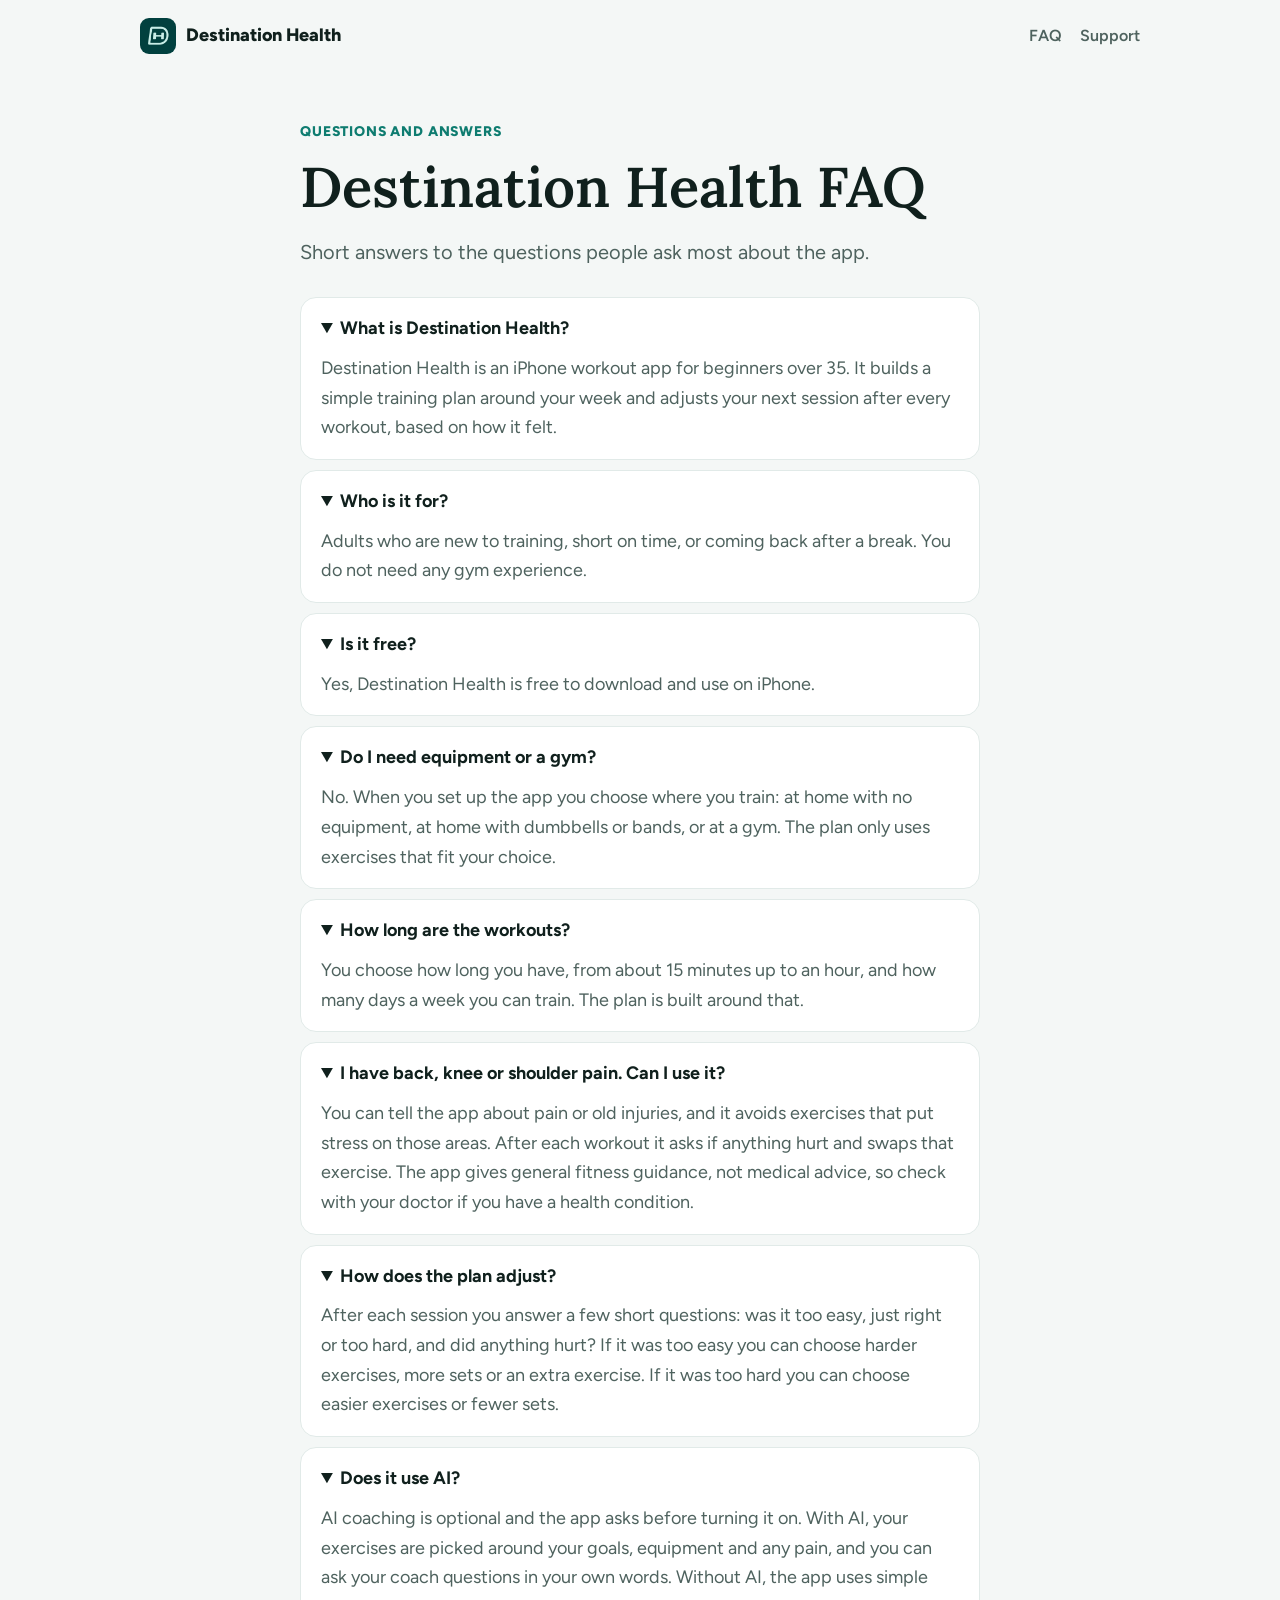
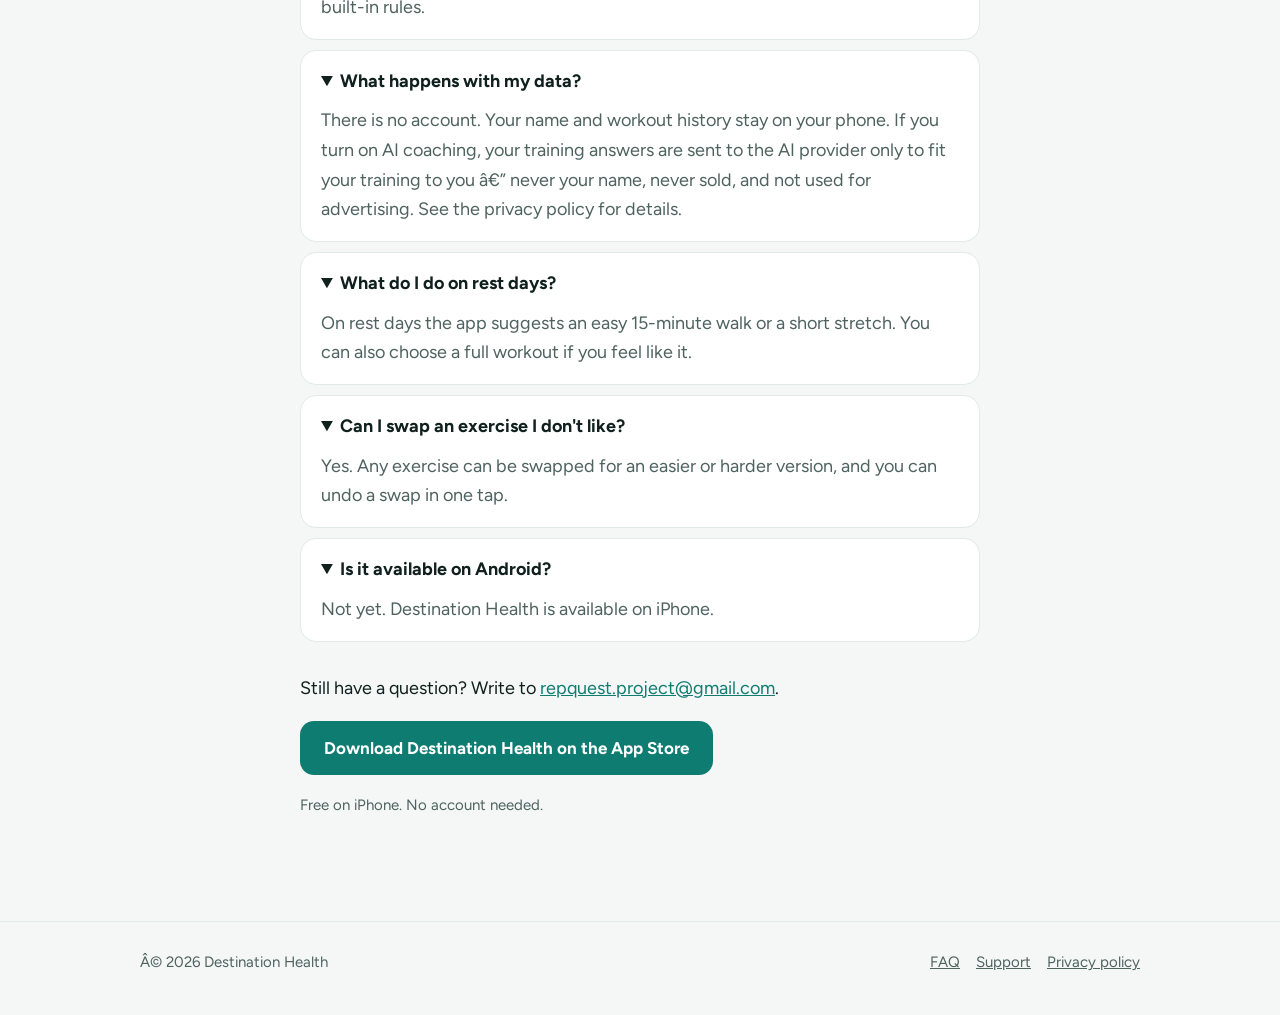
==== faq/index.html @ 44a3a316 "Add files via upload" ====
<!doctype html>
<html lang="en">
<head>
<meta charset="utf-8">
<meta name="viewport" content="width=device-width, initial-scale=1">
<title>Destination Health FAQ â€” workout app for beginners</title>
<meta name="description" content="Answers about Destination Health, the free iPhone workout app for beginners over 35: equipment, workout length, pain and injuries, AI coaching and privacy.">
<link rel="canonical" href="https://fitnessapp401.github.io/faq/">
<meta property="og:type" content="article">
<meta property="og:title" content="Destination Health FAQ â€” workout app for beginners">
<meta property="og:description" content="Answers about Destination Health, the free iPhone workout app for beginners over 35: equipment, workout length, pain and injuries, AI coaching and privacy.">
<meta property="og:url" content="https://fitnessapp401.github.io/faq/">
<meta property="og:image" content="https://fitnessapp401.github.io/images/social.jpg">
<meta name="apple-itunes-app" content="app-id=6787789876">
<link rel="icon" href="/images/favicon.png">
<link rel="apple-touch-icon" href="/images/apple-touch-icon.png">
<link rel="preconnect" href="https://fonts.googleapis.com">
<link rel="stylesheet" href="https://fonts.googleapis.com/css2?family=Figtree:wght@400;500;600;700;800&family=Lora:wght@600&display=swap">
<link rel="stylesheet" href="/styles.css">
<script type="application/ld+json">
{
  "@context": "https://schema.org",
  "@type": "FAQPage",
  "mainEntity": [
    {
      "@type": "Question",
      "name": "What is Destination Health?",
      "acceptedAnswer": {
        "@type": "Answer",
        "text": "Destination Health is an iPhone workout app for beginners over 35. It builds a simple training plan around your week and adjusts your next session after every workout, based on how it felt."
      }
    },
    {
      "@type": "Question",
      "name": "Who is it for?",
      "acceptedAnswer": {
        "@type": "Answer",
        "text": "Adults who are new to training, short on time, or coming back after a break. You do not need any gym experience."
      }
    },
    {
      "@type": "Question",
      "name": "Is it free?",
      "acceptedAnswer": {
        "@type": "Answer",
        "text": "Yes, Destination Health is free to download and use on iPhone."
      }
    },
    {
      "@type": "Question",
      "name": "Do I need equipment or a gym?",
      "acceptedAnswer": {
        "@type": "Answer",
        "text": "No. When you set up the app you choose where you train: at home with no equipment, at home with dumbbells or bands, or at a gym. The plan only uses exercises that fit your choice."
      }
    },
    {
      "@type": "Question",
      "name": "How long are the workouts?",
      "acceptedAnswer": {
        "@type": "Answer",
        "text": "You choose how long you have, from about 15 minutes up to an hour, and how many days a week you can train. The plan is built around that."
      }
    },
    {
      "@type": "Question",
      "name": "I have back, knee or shoulder pain. Can I use it?",
      "acceptedAnswer": {
        "@type": "Answer",
        "text": "You can tell the app about pain or old injuries, and it avoids exercises that put stress on those areas. After each workout it asks if anything hurt and swaps that exercise. The app gives general fitness guidance, not medical advice, so check with your doctor if you have a health condition."
      }
    },
    {
      "@type": "Question",
      "name": "How does the plan adjust?",
      "acceptedAnswer": {
        "@type": "Answer",
        "text": "After each session you answer a few short questions: was it too easy, just right or too hard, and did anything hurt? If it was too easy you can choose harder exercises, more sets or an extra exercise. If it was too hard you can choose easier exercises or fewer sets."
      }
    },
    {
      "@type": "Question",
      "name": "Does it use AI?",
      "acceptedAnswer": {
        "@type": "Answer",
        "text": "AI coaching is optional and the app asks before turning it on. With AI, your exercises are picked around your goals, equipment and any pain, and you can ask your coach questions in your own words. Without AI, the app uses simple built-in rules."
      }
    },
    {
      "@type": "Question",
      "name": "What happens with my data?",
      "acceptedAnswer": {
        "@type": "Answer",
        "text": "There is no account. Your name and workout history stay on your phone. If you turn on AI coaching, your training answers are sent to the AI provider only to fit your training to you â€” never your name, never sold, and not used for advertising. See the privacy policy for details."
      }
    },
    {
      "@type": "Question",
      "name": "What do I do on rest days?",
      "acceptedAnswer": {
        "@type": "Answer",
        "text": "On rest days the app suggests an easy 15-minute walk or a short stretch. You can also choose a full workout if you feel like it."
      }
    },
    {
      "@type": "Question",
      "name": "Can I swap an exercise I don't like?",
      "acceptedAnswer": {
        "@type": "Answer",
        "text": "Yes. Any exercise can be swapped for an easier or harder version, and you can undo a swap in one tap."
      }
    },
    {
      "@type": "Question",
      "name": "Is it available on Android?",
      "acceptedAnswer": {
        "@type": "Answer",
        "text": "Not yet. Destination Health is available on iPhone."
      }
    }
  ]
}
</script>
</head>
<body>
<header class="top">
  <div class="wrap">
    <a class="brand" href="/"><img src="/images/icon-512.png" alt="" width="36" height="36">Destination Health</a>
    <nav class="nav" aria-label="Main">
      <a href="/faq/">FAQ</a>
      <a href="/support/">Support</a>
    </nav>
  </div>
</header>
<main>
<section><div class="narrow">
  <p class="eyebrow">Questions and answers</p>
  <h1>Destination Health FAQ</h1>
  <p class="lead">Short answers to the questions people ask most about the app.</p>
  <details open><summary>What is Destination Health?</summary><p>Destination Health is an iPhone workout app for beginners over 35. It builds a simple training plan around your week and adjusts your next session after every workout, based on how it felt.</p></details>
  <details open><summary>Who is it for?</summary><p>Adults who are new to training, short on time, or coming back after a break. You do not need any gym experience.</p></details>
  <details open><summary>Is it free?</summary><p>Yes, Destination Health is free to download and use on iPhone.</p></details>
  <details open><summary>Do I need equipment or a gym?</summary><p>No. When you set up the app you choose where you train: at home with no equipment, at home with dumbbells or bands, or at a gym. The plan only uses exercises that fit your choice.</p></details>
  <details open><summary>How long are the workouts?</summary><p>You choose how long you have, from about 15 minutes up to an hour, and how many days a week you can train. The plan is built around that.</p></details>
  <details open><summary>I have back, knee or shoulder pain. Can I use it?</summary><p>You can tell the app about pain or old injuries, and it avoids exercises that put stress on those areas. After each workout it asks if anything hurt and swaps that exercise. The app gives general fitness guidance, not medical advice, so check with your doctor if you have a health condition.</p></details>
  <details open><summary>How does the plan adjust?</summary><p>After each session you answer a few short questions: was it too easy, just right or too hard, and did anything hurt? If it was too easy you can choose harder exercises, more sets or an extra exercise. If it was too hard you can choose easier exercises or fewer sets.</p></details>
  <details open><summary>Does it use AI?</summary><p>AI coaching is optional and the app asks before turning it on. With AI, your exercises are picked around your goals, equipment and any pain, and you can ask your coach questions in your own words. Without AI, the app uses simple built-in rules.</p></details>
  <details open><summary>What happens with my data?</summary><p>There is no account. Your name and workout history stay on your phone. If you turn on AI coaching, your training answers are sent to the AI provider only to fit your training to you â€” never your name, never sold, and not used for advertising. See the privacy policy for details.</p></details>
  <details open><summary>What do I do on rest days?</summary><p>On rest days the app suggests an easy 15-minute walk or a short stretch. You can also choose a full workout if you feel like it.</p></details>
  <details open><summary>Can I swap an exercise I don't like?</summary><p>Yes. Any exercise can be swapped for an easier or harder version, and you can undo a swap in one tap.</p></details>
  <details open><summary>Is it available on Android?</summary><p>Not yet. Destination Health is available on iPhone.</p></details>
  <p style="margin-top:32px">Still have a question? Write to <a href="mailto:repquest.project@gmail.com">repquest.project@gmail.com</a>.</p>
  <p><a class="btn" href="https://apps.apple.com/app/id6787789876">Download Destination Health on the App Store</a></p>
<p class="btn-note">Free on iPhone. No account needed.</p>
</div></section>
</main>
<footer>
  <div class="wrap">
    <span>Â© 2026 Destination Health</span>
    <nav aria-label="Footer">
      <a href="/faq/">FAQ</a><a href="/support/">Support</a><a href="/privacy/">Privacy policy</a>
    </nav>
  </div>
</footer>
</body>
</html>
---- styles.css ----
/* Destination Health website — same teal and type as the app */
:root {
  --bg: #F4F7F6; --card: #FFFFFF; --text: #10201D; --sub: #4E625E; --line: #E1EAE8;
  --accent: #0E7C70; --accent-ink: #0B5F56; --accent-soft: #E3F1EE; --hero: #CFE7E1;
}
@media (prefers-color-scheme: dark) {
  :root { --bg: #0F1917; --card: #16231F; --text: #E8F0EE; --sub: #A9BBB7; --line: #24332F; --accent: #5CC7B8; --accent-ink: #8FDCCF; --accent-soft: #183530; --hero: #12302B; }
}
* { box-sizing: border-box; }
html { -webkit-text-size-adjust: 100%; }
body { margin: 0; background: var(--bg); color: var(--text); font: 18px/1.65 'Figtree', -apple-system, BlinkMacSystemFont, 'Segoe UI', Roboto, Helvetica, Arial, sans-serif; }
a { color: var(--accent); }
img { max-width: 100%; height: auto; display: block; }
.wrap { max-width: 1040px; margin: 0 auto; padding: 0 20px; }
.narrow { max-width: 720px; margin: 0 auto; padding: 0 20px; }

/* Header */
.top { padding-block: 18px; }
.top .wrap { display: flex; align-items: center; justify-content: space-between; gap: 16px; }
.brand { display: flex; align-items: center; gap: 10px; text-decoration: none; color: var(--text); font-weight: 800; font-size: 18px; }
.brand img { width: 36px; height: 36px; border-radius: 9px; }
.nav { display: flex; gap: 18px; font-size: 16px; font-weight: 600; }
.nav a { color: var(--sub); text-decoration: none; }
.nav a:hover, .nav a:focus-visible { color: var(--accent); }

/* Type */
h1, h2, h3 { font-family: 'Lora', Georgia, serif; font-weight: 600; text-wrap: balance; line-height: 1.2; }
h1 { font-size: clamp(36px, 6vw, 56px); margin: 0 0 16px; }
h2 { font-size: clamp(26px, 4vw, 34px); margin: 0 0 12px; }
h3 { font-size: 22px; margin: 0 0 6px; }
.lead { font-size: 20px; color: var(--sub); margin: 0 0 28px; max-width: 34em; }
.eyebrow { font-size: 14px; font-weight: 800; letter-spacing: .06em; text-transform: uppercase; color: var(--accent); margin: 0 0 10px; }

/* Buttons */
.btn { display: inline-flex; align-items: center; justify-content: center; gap: 10px; height: 54px; padding: 0 24px; border-radius: 14px; background: var(--accent); color: #fff; font-weight: 700; font-size: 17px; text-decoration: none; }
.btn:hover { filter: brightness(1.08); }
.btn:focus-visible, .nav a:focus-visible, .brand:focus-visible { outline: 3px solid var(--accent); outline-offset: 3px; }
.btn-note { font-size: 15px; color: var(--sub); margin-top: 10px; }

/* Hero */
.hero { background: linear-gradient(180deg, var(--hero), var(--bg)); padding-block: 40px 56px; }
.hero .wrap { display: grid; grid-template-columns: 1.1fr .9fr; gap: 40px; align-items: center; }
.phone { width: 100%; max-width: 300px; margin-inline: auto; border-radius: 32px; box-shadow: 0 24px 60px rgba(16, 32, 29, .18); }
@media (max-width: 760px) { .hero .wrap { grid-template-columns: 1fr; } .phone { max-width: 240px; } }

/* Sections */
section { padding-block: 48px; }
.grid { display: grid; grid-template-columns: repeat(auto-fit, minmax(260px, 1fr)); gap: 16px; }
.card { background: var(--card); border: 1px solid var(--line); border-radius: 20px; padding: 22px; }
.card p { margin: 0; color: var(--sub); font-size: 17px; }
.shots { display: grid; grid-template-columns: repeat(4, 1fr); gap: 14px; }
.shots img { border-radius: 22px; box-shadow: 0 10px 30px rgba(16, 32, 29, .12); }
.shots figcaption { font-size: 15px; color: var(--sub); text-align: center; margin-top: 8px; }
@media (max-width: 760px) { .shots { grid-template-columns: repeat(2, 1fr); } }
.check { list-style: none; padding: 0; margin: 0; display: grid; gap: 10px; }
.check li { padding-left: 32px; position: relative; }
.check li::before { content: ''; position: absolute; left: 0; top: 6px; width: 20px; height: 20px; border-radius: 10px; background: var(--accent-soft); box-shadow: inset 0 0 0 2px var(--accent); }
.band { background: var(--accent-soft); border-radius: 24px; padding: 32px; }

/* Articles and FAQ */
article p, article li { max-width: 40em; }
article h2 { margin-top: 40px; }
details { background: var(--card); border: 1px solid var(--line); border-radius: 16px; padding: 16px 20px; }
details + details { margin-top: 10px; }
summary { font-weight: 700; cursor: pointer; }
details p { margin: 10px 0 0; color: var(--sub); }

/* Footer */
footer { border-top: 1px solid var(--line); padding-block: 28px 40px; margin-top: 40px; font-size: 15px; color: var(--sub); }
footer .wrap { display: flex; flex-wrap: wrap; gap: 12px 24px; justify-content: space-between; }
footer nav { display: flex; flex-wrap: wrap; gap: 16px; }
footer a { color: var(--sub); }
.small { font-size: 15px; color: var(--sub); }

@media (prefers-reduced-motion: reduce) { * { scroll-behavior: auto; transition: none !important; } }
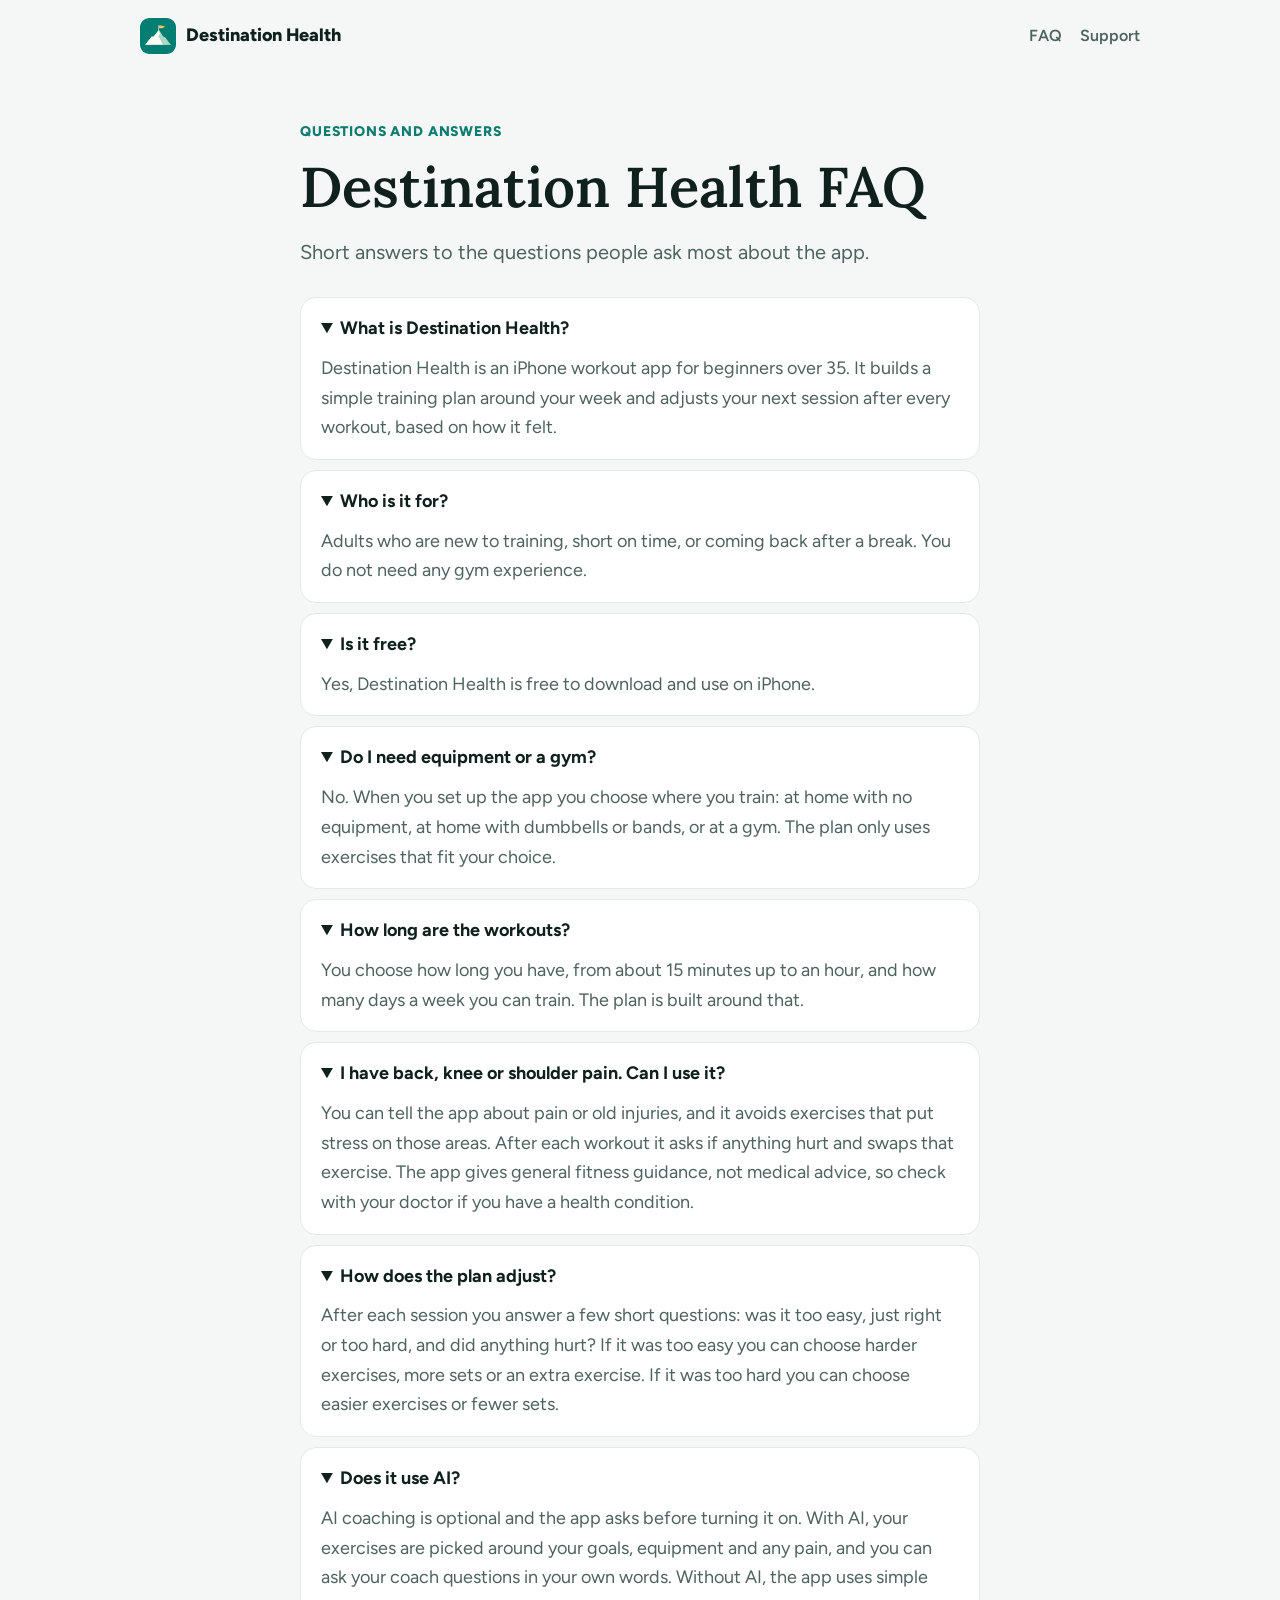
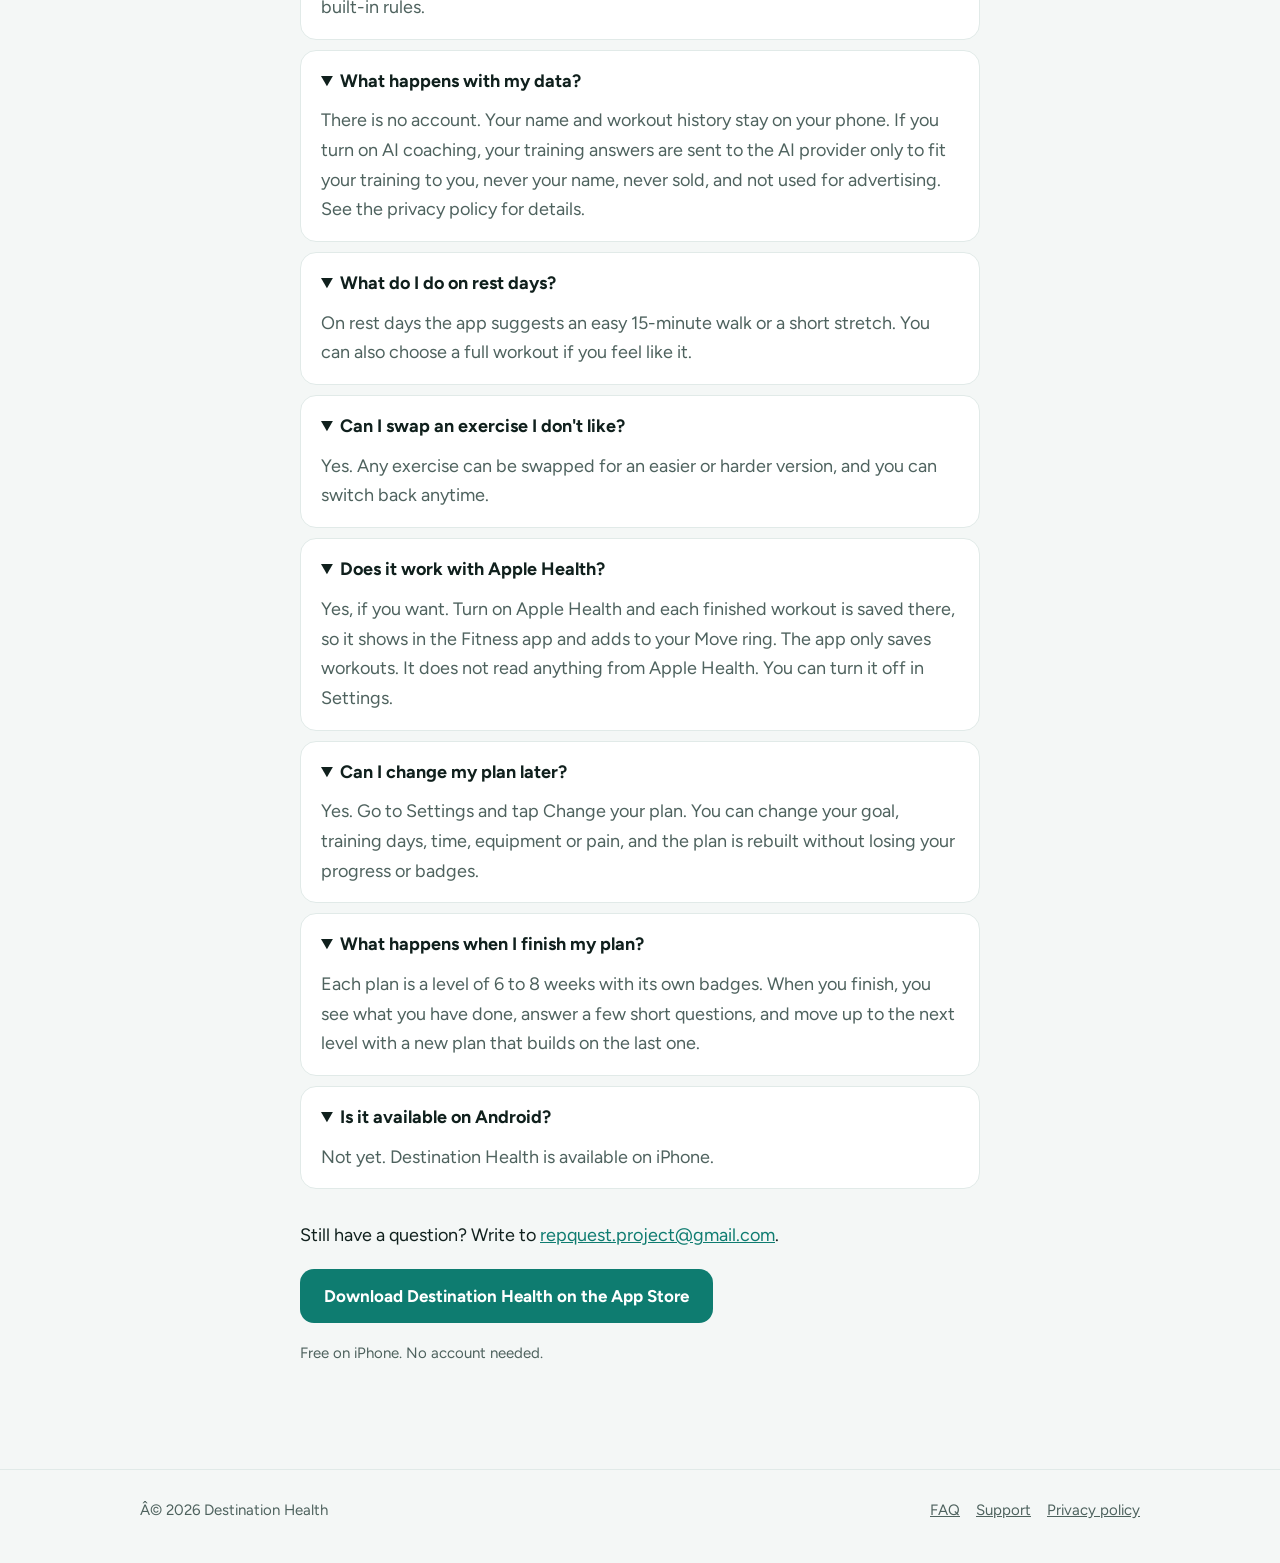
==== commit add55316: "Website for app version 1.3: new screenshots, updated home page, FAQ and llms.txt, new icons Co-Auth" ====
--- a/faq/index.html
+++ b/faq/index.html
@@ -5,12 +5,12 @@
 <meta name="viewport" content="width=device-width, initial-scale=1">
 <title>Destination Health FAQ â€” workout app for beginners</title>
 <meta name="description" content="Answers about Destination Health, the free iPhone workout app for beginners over 35: equipment, workout length, pain and injuries, AI coaching and privacy.">
-<link rel="canonical" href="https://fitnessapp401.github.io/faq/">
+<link rel="canonical" href="https://destinationhealth.app/faq/">
 <meta property="og:type" content="article">
 <meta property="og:title" content="Destination Health FAQ â€” workout app for beginners">
 <meta property="og:description" content="Answers about Destination Health, the free iPhone workout app for beginners over 35: equipment, workout length, pain and injuries, AI coaching and privacy.">
-<meta property="og:url" content="https://fitnessapp401.github.io/faq/">
-<meta property="og:image" content="https://fitnessapp401.github.io/images/social.jpg">
+<meta property="og:url" content="https://destinationhealth.app/faq/">
+<meta property="og:image" content="https://destinationhealth.app/images/social.jpg">
 <meta name="apple-itunes-app" content="app-id=6787789876">
 <link rel="icon" href="/images/favicon.png">
 <link rel="apple-touch-icon" href="/images/apple-touch-icon.png">
@@ -91,7 +91,7 @@
       "name": "What happens with my data?",
       "acceptedAnswer": {
         "@type": "Answer",
-        "text": "There is no account. Your name and workout history stay on your phone. If you turn on AI coaching, your training answers are sent to the AI provider only to fit your training to you â€” never your name, never sold, and not used for advertising. See the privacy policy for details."
+        "text": "There is no account. Your name and workout history stay on your phone. If you turn on AI coaching, your training answers are sent to the AI provider only to fit your training to you, never your name, never sold, and not used for advertising. See the privacy policy for details."
       }
     },
     {
@@ -107,7 +107,31 @@
       "name": "Can I swap an exercise I don't like?",
       "acceptedAnswer": {
         "@type": "Answer",
-        "text": "Yes. Any exercise can be swapped for an easier or harder version, and you can undo a swap in one tap."
+        "text": "Yes. Any exercise can be swapped for an easier or harder version, and you can switch back anytime."
+      }
+    },
+    {
+      "@type": "Question",
+      "name": "Does it work with Apple Health?",
+      "acceptedAnswer": {
+        "@type": "Answer",
+        "text": "Yes, if you want. Turn on Apple Health and each finished workout is saved there, so it shows in the Fitness app and adds to your Move ring. The app only saves workouts. It does not read anything from Apple Health. You can turn it off in Settings."
+      }
+    },
+    {
+      "@type": "Question",
+      "name": "Can I change my plan later?",
+      "acceptedAnswer": {
+        "@type": "Answer",
+        "text": "Yes. Go to Settings and tap Change your plan. You can change your goal, training days, time, equipment or pain, and the plan is rebuilt without losing your progress or badges."
+      }
+    },
+    {
+      "@type": "Question",
+      "name": "What happens when I finish my plan?",
+      "acceptedAnswer": {
+        "@type": "Answer",
+        "text": "Each plan is a level of 6 to 8 weeks with its own badges. When you finish, you see what you have done, answer a few short questions, and move up to the next level with a new plan that builds on the last one."
       }
     },
     {
@@ -145,9 +169,12 @@
   <details open><summary>I have back, knee or shoulder pain. Can I use it?</summary><p>You can tell the app about pain or old injuries, and it avoids exercises that put stress on those areas. After each workout it asks if anything hurt and swaps that exercise. The app gives general fitness guidance, not medical advice, so check with your doctor if you have a health condition.</p></details>
   <details open><summary>How does the plan adjust?</summary><p>After each session you answer a few short questions: was it too easy, just right or too hard, and did anything hurt? If it was too easy you can choose harder exercises, more sets or an extra exercise. If it was too hard you can choose easier exercises or fewer sets.</p></details>
   <details open><summary>Does it use AI?</summary><p>AI coaching is optional and the app asks before turning it on. With AI, your exercises are picked around your goals, equipment and any pain, and you can ask your coach questions in your own words. Without AI, the app uses simple built-in rules.</p></details>
-  <details open><summary>What happens with my data?</summary><p>There is no account. Your name and workout history stay on your phone. If you turn on AI coaching, your training answers are sent to the AI provider only to fit your training to you â€” never your name, never sold, and not used for advertising. See the privacy policy for details.</p></details>
+  <details open><summary>What happens with my data?</summary><p>There is no account. Your name and workout history stay on your phone. If you turn on AI coaching, your training answers are sent to the AI provider only to fit your training to you, never your name, never sold, and not used for advertising. See the privacy policy for details.</p></details>
   <details open><summary>What do I do on rest days?</summary><p>On rest days the app suggests an easy 15-minute walk or a short stretch. You can also choose a full workout if you feel like it.</p></details>
-  <details open><summary>Can I swap an exercise I don't like?</summary><p>Yes. Any exercise can be swapped for an easier or harder version, and you can undo a swap in one tap.</p></details>
+  <details open><summary>Can I swap an exercise I don't like?</summary><p>Yes. Any exercise can be swapped for an easier or harder version, and you can switch back anytime.</p></details>
+  <details open><summary>Does it work with Apple Health?</summary><p>Yes, if you want. Turn on Apple Health and each finished workout is saved there, so it shows in the Fitness app and adds to your Move ring. The app only saves workouts. It does not read anything from Apple Health. You can turn it off in Settings.</p></details>
+  <details open><summary>Can I change my plan later?</summary><p>Yes. Go to Settings and tap Change your plan. You can change your goal, training days, time, equipment or pain, and the plan is rebuilt without losing your progress or badges.</p></details>
+  <details open><summary>What happens when I finish my plan?</summary><p>Each plan is a level of 6 to 8 weeks with its own badges. When you finish, you see what you have done, answer a few short questions, and move up to the next level with a new plan that builds on the last one.</p></details>
   <details open><summary>Is it available on Android?</summary><p>Not yet. Destination Health is available on iPhone.</p></details>
   <p style="margin-top:32px">Still have a question? Write to <a href="mailto:repquest.project@gmail.com">repquest.project@gmail.com</a>.</p>
   <p><a class="btn" href="https://apps.apple.com/app/id6787789876">Download Destination Health on the App Store</a></p>
